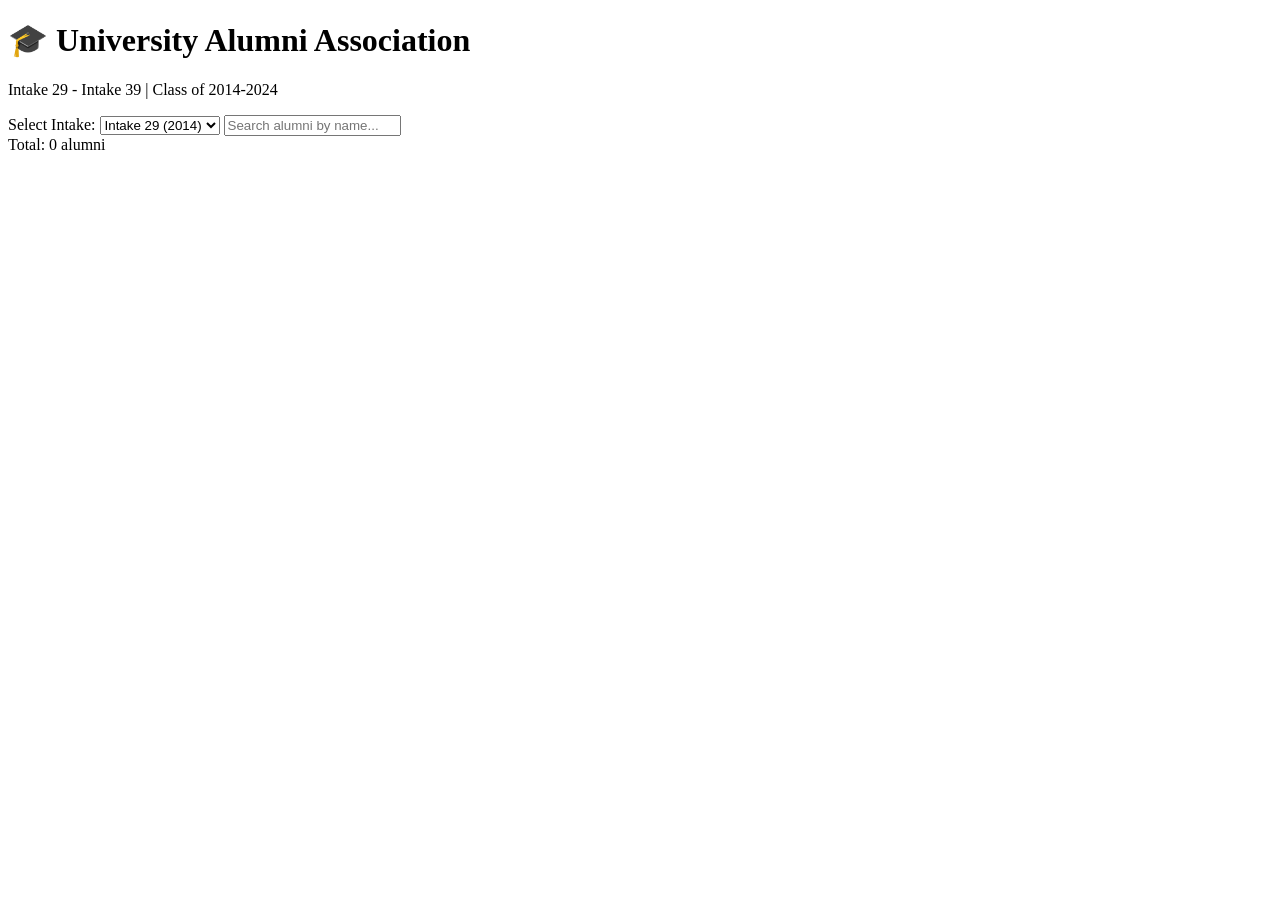
==== index.html @ cecd61f5 "Create index.html" ====
<!DOCTYPE html>
<html lang="en">
<head>
    <meta charset="UTF-8">
    <meta name="viewport" content="width=device-width, initial-scale=1.0">
    <title>University Alumni - Intakes 29-39</title>
    <link rel="stylesheet" href="style.css">
</head>
<body>
    <div class="container">
        <header>
            <h1>🎓 University Alumni Association</h1>
            <p>Intake 29 - Intake 39 | Class of 2014-2024</p>
        </header>

        <div class="controls">
            <label for="intakeSelect">Select Intake:</label>
            <select id="intakeSelect">
                <option value="29">Intake 29 (2014)</option>
                <option value="30">Intake 30 (2015)</option>
                <option value="31">Intake 31 (2016)</option>
                <option value="32">Intake 32 (2017)</option>
                <option value="33">Intake 33 (2018)</option>
                <option value="34">Intake 34 (2019)</option>
                <option value="35">Intake 35 (2020)</option>
                <option value="36">Intake 36 (2021)</option>
                <option value="37">Intake 37 (2022)</option>
                <option value="38">Intake 38 (2023)</option>
                <option value="39">Intake 39 (2024)</option>
            </select>
            
            <input type="text" id="searchInput" placeholder="Search alumni by name...">
        </div>

        <div class="stats">
            <span id="totalCount">Total: 0 alumni</span>
        </div>

        <div id="alumniList" class="alumni-grid"></div>
    </div>

    <script src="script.js"></script>
</body>
</html>
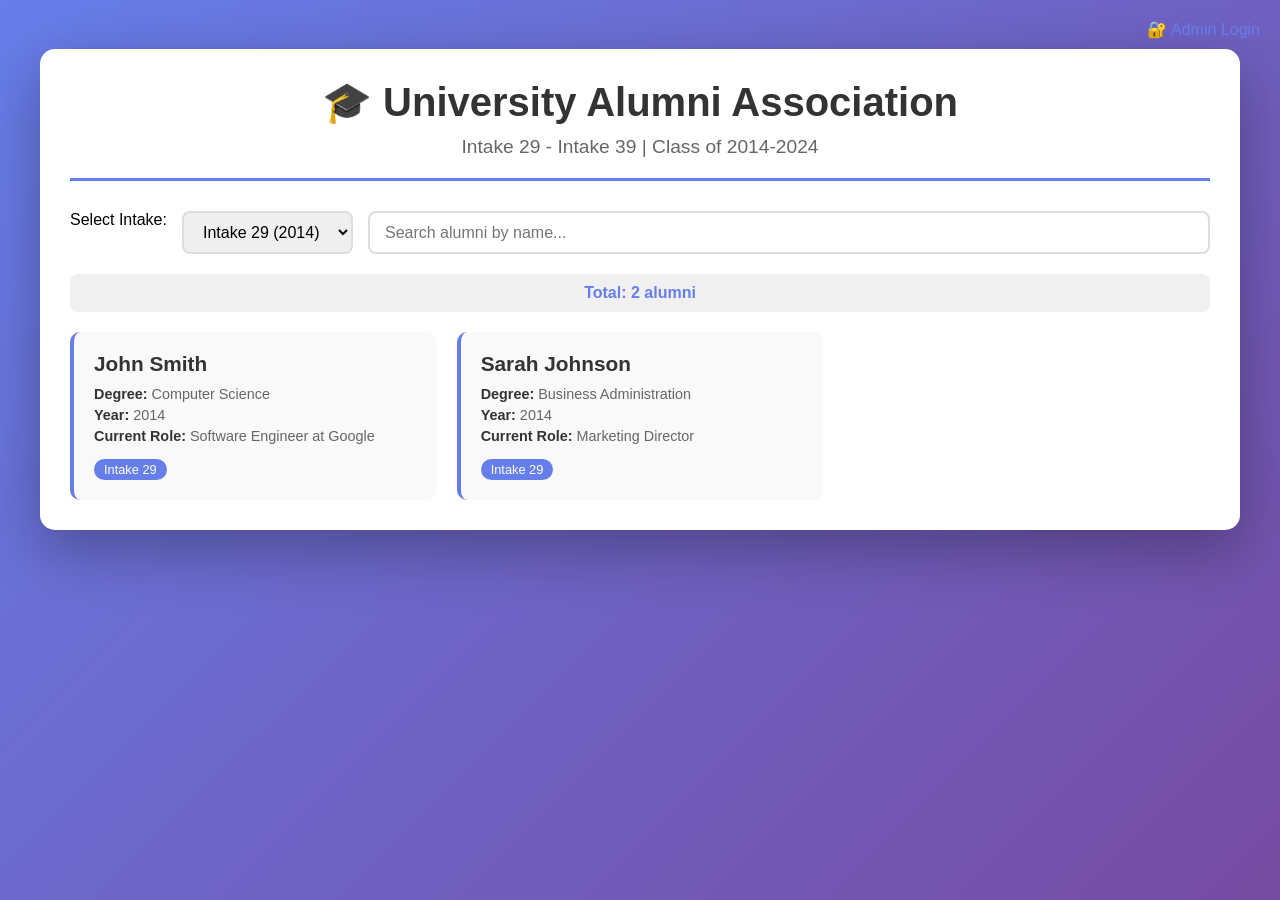
==== commit 33776d22: "Update index.html" ====
--- a/index.html
+++ b/index.html
@@ -6,6 +6,9 @@
     <title>University Alumni - Intakes 29-39</title>
     <link rel="stylesheet" href="style.css">
 </head>
+    <div style="text-align: right; margin-bottom: 10px;">
+    <a href="admin.html" style="color: #667eea; text-decoration: none;">🔐 Admin Login</a>
+</div>
 <body>
     <div class="container">
         <header>
--- a/style.css
+++ b/style.css
@@ -0,0 +1,135 @@
+* {
+    margin: 0;
+    padding: 0;
+    box-sizing: border-box;
+}
+
+body {
+    font-family: 'Segoe UI', Tahoma, Geneva, Verdana, sans-serif;
+    background: linear-gradient(135deg, #667eea 0%, #764ba2 100%);
+    min-height: 100vh;
+    padding: 20px;
+}
+
+.container {
+    max-width: 1200px;
+    margin: 0 auto;
+    background: white;
+    border-radius: 15px;
+    padding: 30px;
+    box-shadow: 0 20px 60px rgba(0,0,0,0.3);
+}
+
+header {
+    text-align: center;
+    margin-bottom: 30px;
+    padding-bottom: 20px;
+    border-bottom: 3px solid #667eea;
+}
+
+header h1 {
+    color: #333;
+    font-size: 2.5em;
+    margin-bottom: 10px;
+}
+
+header p {
+    color: #666;
+    font-size: 1.2em;
+}
+
+.controls {
+    display: flex;
+    gap: 15px;
+    margin-bottom: 20px;
+    flex-wrap: wrap;
+}
+
+select, input {
+    padding: 10px 15px;
+    font-size: 16px;
+    border: 2px solid #ddd;
+    border-radius: 8px;
+    outline: none;
+    transition: 0.3s;
+}
+
+select:focus, input:focus {
+    border-color: #667eea;
+}
+
+input {
+    flex: 1;
+    min-width: 200px;
+}
+
+.stats {
+    background: #f0f0f0;
+    padding: 10px;
+    border-radius: 8px;
+    margin-bottom: 20px;
+    text-align: center;
+    font-weight: bold;
+    color: #667eea;
+}
+
+.alumni-grid {
+    display: grid;
+    grid-template-columns: repeat(auto-fill, minmax(300px, 1fr));
+    gap: 20px;
+}
+
+.alumni-card {
+    background: #f9f9f9;
+    border-radius: 10px;
+    padding: 20px;
+    transition: transform 0.3s, box-shadow 0.3s;
+    cursor: pointer;
+    border-left: 4px solid #667eea;
+}
+
+.alumni-card:hover {
+    transform: translateY(-5px);
+    box-shadow: 0 10px 25px rgba(0,0,0,0.1);
+}
+
+.alumni-name {
+    font-size: 1.3em;
+    font-weight: bold;
+    color: #333;
+    margin-bottom: 10px;
+}
+
+.alumni-detail {
+    color: #666;
+    margin: 5px 0;
+    font-size: 0.9em;
+}
+
+.alumni-detail strong {
+    color: #333;
+}
+
+.badge {
+    display: inline-block;
+    background: #667eea;
+    color: white;
+    padding: 3px 10px;
+    border-radius: 15px;
+    font-size: 0.8em;
+    margin-top: 10px;
+}
+
+@media (max-width: 768px) {
+    .container {
+        padding: 15px;
+    }
+    
+    header h1 {
+        font-size: 1.8em;
+    }
+    
+    .alumni-grid {
+        grid-template-columns: 1fr;
+    }
+}
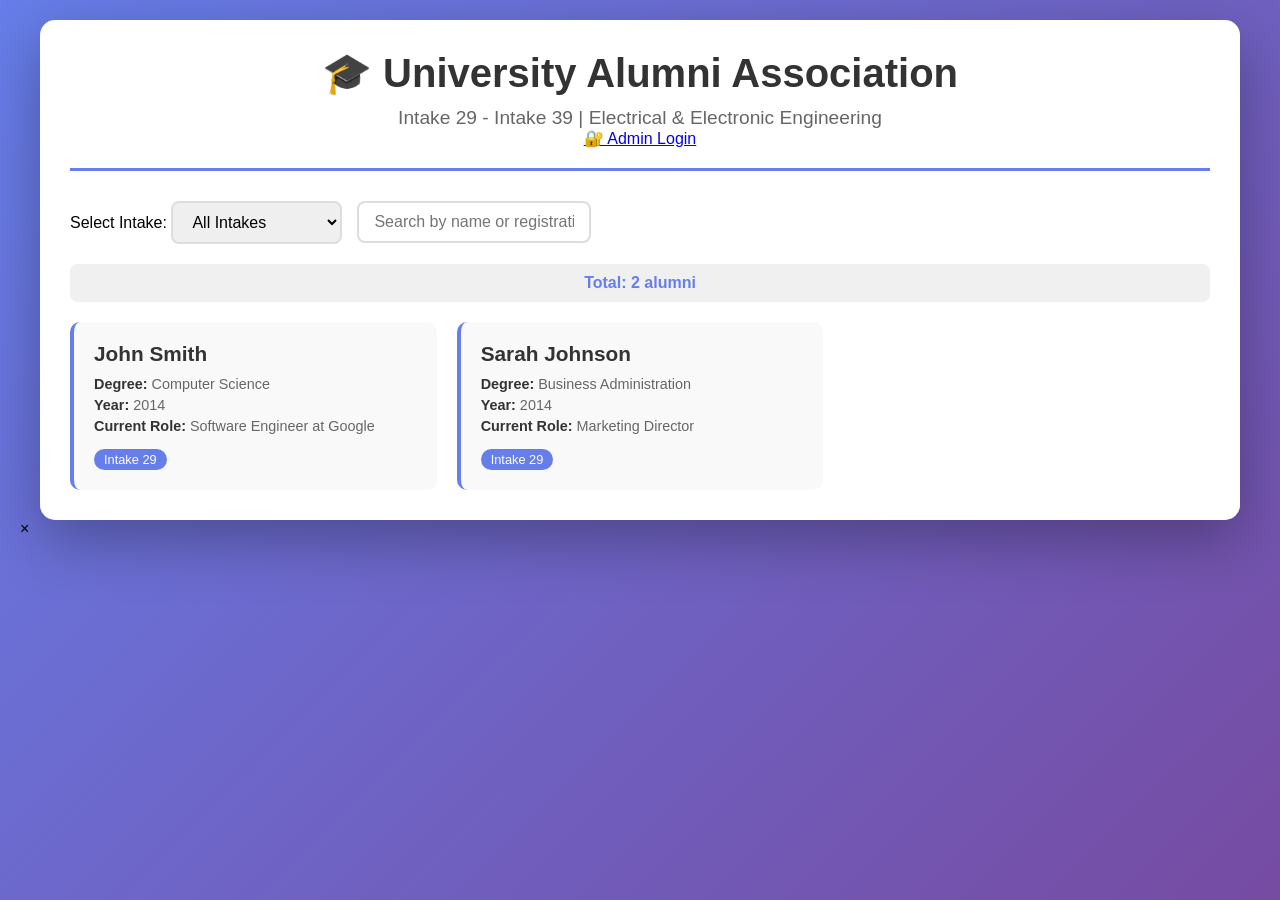
==== commit 0ba86bc7: "Update index.html" ====
--- a/index.html
+++ b/index.html
@@ -5,43 +5,56 @@
     <meta name="viewport" content="width=device-width, initial-scale=1.0">
     <title>University Alumni - Intakes 29-39</title>
     <link rel="stylesheet" href="style.css">
+    <link href="https://fonts.googleapis.com/css2?family=Poppins:wght@300;400;500;600;700&display=swap" rel="stylesheet">
 </head>
-    <div style="text-align: right; margin-bottom: 10px;">
-    <a href="admin.html" style="color: #667eea; text-decoration: none;">🔐 Admin Login</a>
-</div>
 <body>
     <div class="container">
         <header>
             <h1>🎓 University Alumni Association</h1>
-            <p>Intake 29 - Intake 39 | Class of 2014-2024</p>
+            <p>Intake 29 - Intake 39 | Electrical & Electronic Engineering</p>
+            <div class="admin-link">
+                <a href="admin.html">🔐 Admin Login</a>
+            </div>
         </header>
 
         <div class="controls">
-            <label for="intakeSelect">Select Intake:</label>
-            <select id="intakeSelect">
-                <option value="29">Intake 29 (2014)</option>
-                <option value="30">Intake 30 (2015)</option>
-                <option value="31">Intake 31 (2016)</option>
-                <option value="32">Intake 32 (2017)</option>
-                <option value="33">Intake 33 (2018)</option>
-                <option value="34">Intake 34 (2019)</option>
-                <option value="35">Intake 35 (2020)</option>
-                <option value="36">Intake 36 (2021)</option>
-                <option value="37">Intake 37 (2022)</option>
-                <option value="38">Intake 38 (2023)</option>
-                <option value="39">Intake 39 (2024)</option>
-            </select>
-            
-            <input type="text" id="searchInput" placeholder="Search alumni by name...">
+            <div class="filter-group">
+                <label>Select Intake:</label>
+                <select id="intakeSelect">
+                    <option value="all">All Intakes</option>
+                    <option value="29">Intake 29 (2014)</option>
+                    <option value="30">Intake 30 (2015)</option>
+                    <option value="31">Intake 31 (2016)</option>
+                    <option value="32">Intake 32 (2017)</option>
+                    <option value="33">Intake 33 (2018)</option>
+                    <option value="34">Intake 34 (2019)</option>
+                    <option value="35">Intake 35 (2020)</option>
+                    <option value="36">Intake 36 (2021)</option>
+                    <option value="37">Intake 37 (2022)</option>
+                    <option value="38">Intake 38 (2023)</option>
+                    <option value="39">Intake 39 (2024)</option>
+                </select>
+            </div>
+            <div class="search-group">
+                <input type="text" id="searchInput" placeholder="Search by name or registration number...">
+            </div>
         </div>
 
         <div class="stats">
-            <span id="totalCount">Total: 0 alumni</span>
+            <span id="totalCount">Total Alumni: 0</span>
         </div>
 
         <div id="alumniList" class="alumni-grid"></div>
     </div>
 
+    <!-- Profile Modal -->
+    <div id="profileModal" class="modal">
+        <div class="modal-content">
+            <span class="close">&times;</span>
+            <div id="profileDetails"></div>
+        </div>
+    </div>
+
     <script src="script.js"></script>
 </body>
 </html>
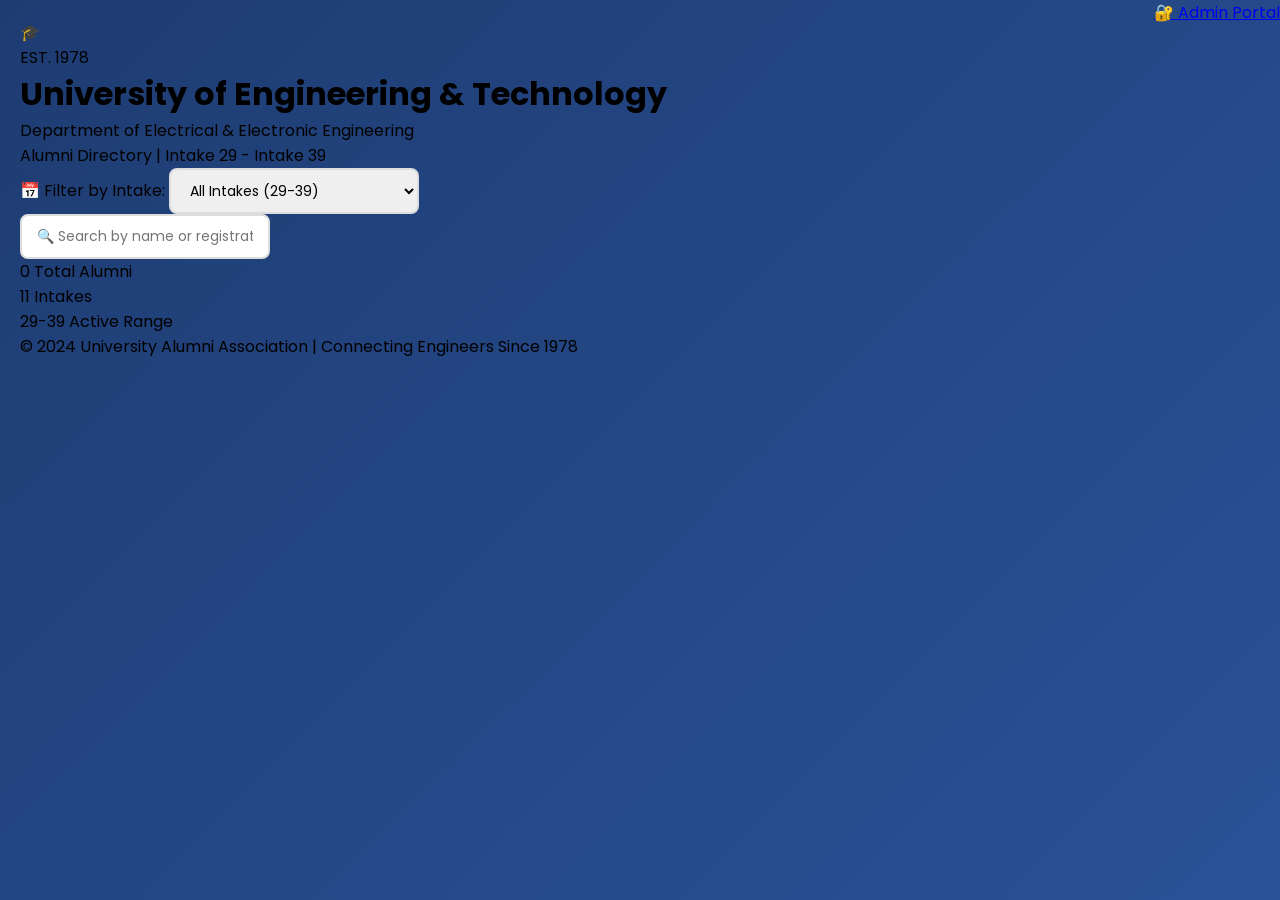
==== commit 850f55d2: "Update index.html" ====
--- a/index.html
+++ b/index.html
@@ -3,55 +3,80 @@
 <head>
     <meta charset="UTF-8">
     <meta name="viewport" content="width=device-width, initial-scale=1.0">
-    <title>University Alumni - Intakes 29-39</title>
+    <title>University Alumni - Intake 29 to 39 | Electrical Engineering</title>
     <link rel="stylesheet" href="style.css">
-    <link href="https://fonts.googleapis.com/css2?family=Poppins:wght@300;400;500;600;700&display=swap" rel="stylesheet">
+    <link href="https://fonts.googleapis.com/css2?family=Poppins:wght@300;400;500;600;700;800&display=swap" rel="stylesheet">
 </head>
 <body>
-    <div class="container">
-        <header>
-            <h1>🎓 University Alumni Association</h1>
-            <p>Intake 29 - Intake 39 | Electrical & Electronic Engineering</p>
-            <div class="admin-link">
-                <a href="admin.html">🔐 Admin Login</a>
+    <div class="main-container">
+        <!-- Header Section -->
+        <div class="header">
+            <div class="university-badge">
+                <div class="badge-icon">🎓</div>
+                <div class="badge-text">EST. 1978</div>
             </div>
-        </header>
+            <h1>University of Engineering & Technology</h1>
+            <p>Department of Electrical & Electronic Engineering</p>
+            <div class="intake-range">Alumni Directory | Intake 29 - Intake 39</div>
+        </div>
 
-        <div class="controls">
-            <div class="filter-group">
-                <label>Select Intake:</label>
-                <select id="intakeSelect">
-                    <option value="all">All Intakes</option>
-                    <option value="29">Intake 29 (2014)</option>
-                    <option value="30">Intake 30 (2015)</option>
-                    <option value="31">Intake 31 (2016)</option>
-                    <option value="32">Intake 32 (2017)</option>
-                    <option value="33">Intake 33 (2018)</option>
-                    <option value="34">Intake 34 (2019)</option>
-                    <option value="35">Intake 35 (2020)</option>
-                    <option value="36">Intake 36 (2021)</option>
-                    <option value="37">Intake 37 (2022)</option>
-                    <option value="38">Intake 38 (2023)</option>
-                    <option value="39">Intake 39 (2024)</option>
+        <!-- Controls Bar -->
+        <div class="controls-bar">
+            <div class="filter-section">
+                <label>📅 Filter by Intake:</label>
+                <select id="intakeFilter">
+                    <option value="all">All Intakes (29-39)</option>
+                    <option value="29">🎯 Intake 29 - Class of 2014</option>
+                    <option value="30">🎯 Intake 30 - Class of 2015</option>
+                    <option value="31">🎯 Intake 31 - Class of 2016</option>
+                    <option value="32">🎯 Intake 32 - Class of 2017</option>
+                    <option value="33">🎯 Intake 33 - Class of 2018</option>
+                    <option value="34">🎯 Intake 34 - Class of 2019</option>
+                    <option value="35">🎯 Intake 35 - Class of 2020</option>
+                    <option value="36">🎯 Intake 36 - Class of 2021</option>
+                    <option value="37">🎯 Intake 37 - Class of 2022</option>
+                    <option value="38">🎯 Intake 38 - Class of 2023</option>
+                    <option value="39">🎯 Intake 39 - Class of 2024</option>
                 </select>
             </div>
-            <div class="search-group">
-                <input type="text" id="searchInput" placeholder="Search by name or registration number...">
+            <div class="search-section">
+                <input type="text" id="searchInput" placeholder="🔍 Search by name or registration number...">
             </div>
         </div>
 
-        <div class="stats">
-            <span id="totalCount">Total Alumni: 0</span>
+        <!-- Stats -->
+        <div class="stats-bar">
+            <div class="stat-item">
+                <span class="stat-number" id="totalAlumni">0</span>
+                <span class="stat-label">Total Alumni</span>
+            </div>
+            <div class="stat-item">
+                <span class="stat-number" id="totalIntakes">11</span>
+                <span class="stat-label">Intakes</span>
+            </div>
+            <div class="stat-item">
+                <span class="stat-number" id="currentIntake">29-39</span>
+                <span class="stat-label">Active Range</span>
+            </div>
         </div>
 
-        <div id="alumniList" class="alumni-grid"></div>
+        <!-- Alumni Grid -->
+        <div class="alumni-grid" id="alumniGrid"></div>
+
+        <!-- Footer -->
+        <div class="footer">
+            <p>© 2024 University Alumni Association | Connecting Engineers Since 1978</p>
+            <div class="admin-access">
+                <a href="admin.html" class="admin-link">🔐 Admin Portal</a>
+            </div>
+        </div>
     </div>
 
     <!-- Profile Modal -->
     <div id="profileModal" class="modal">
-        <div class="modal-content">
-            <span class="close">&times;</span>
-            <div id="profileDetails"></div>
+        <div class="modal-card">
+            <span class="modal-close">&times;</span>
+            <div id="modalContent"></div>
         </div>
     </div>
 
--- a/style.css
+++ b/style.css
@@ -5,16 +5,16 @@
 }
 
 body {
-    font-family: 'Segoe UI', Tahoma, Geneva, Verdana, sans-serif;
-    background: linear-gradient(135deg, #667eea 0%, #764ba2 100%);
+    font-family: 'Poppins', 'Segoe UI', Tahoma, Geneva, Verdana, sans-serif;
+    background: linear-gradient(135deg, #1e3c72 0%, #2a5298 100%);
     min-height: 100vh;
     padding: 20px;
 }
 
 .container {
-    max-width: 1200px;
+    max-width: 1400px;
     margin: 0 auto;
-    background: white;
+    background: #f0f2f5;
     border-radius: 15px;
     padding: 30px;
     box-shadow: 0 20px 60px rgba(0,0,0,0.3);
@@ -24,18 +24,40 @@
     text-align: center;
     margin-bottom: 30px;
     padding-bottom: 20px;
-    border-bottom: 3px solid #667eea;
+    border-bottom: 3px solid #1e3c72;
+    position: relative;
 }
 
 header h1 {
-    color: #333;
+    color: #1e3c72;
     font-size: 2.5em;
     margin-bottom: 10px;
 }
 
 header p {
     color: #666;
-    font-size: 1.2em;
+    font-size: 1.1em;
+}
+
+.admin-link {
+    position: absolute;
+    top: 0;
+    right: 0;
+}
+
+.admin-link a {
+    color: #1e3c72;
+    text-decoration: none;
+    background: #e0e7ff;
+    padding: 8px 15px;
+    border-radius: 20px;
+    font-size: 0.9em;
+    transition: 0.3s;
+}
+
+.admin-link a:hover {
+    background: #1e3c72;
+    color: white;
 }
 
 .controls {
@@ -43,93 +65,298 @@
     gap: 15px;
     margin-bottom: 20px;
     flex-wrap: wrap;
+    justify-content: space-between;
+}
+
+.filter-group, .search-group {
+    display: flex;
+    gap: 10px;
+    align-items: center;
+}
+
+.filter-group label {
+    font-weight: 600;
+    color: #1e3c72;
 }
 
 select, input {
     padding: 10px 15px;
-    font-size: 16px;
+    font-size: 14px;
     border: 2px solid #ddd;
     border-radius: 8px;
     outline: none;
     transition: 0.3s;
+    font-family: 'Poppins', sans-serif;
 }
 
 select:focus, input:focus {
-    border-color: #667eea;
+    border-color: #1e3c72;
 }
 
 input {
-    flex: 1;
-    min-width: 200px;
+    width: 250px;
 }
 
 .stats {
-    background: #f0f0f0;
-    padding: 10px;
-    border-radius: 8px;
-    margin-bottom: 20px;
-    text-align: center;
-    font-weight: bold;
-    color: #667eea;
-}
-
+    background: white;
+    padding: 12px;
+    border-radius: 10px;
+    margin-bottom: 25px;
+    text-align: center;
+    font-weight: 600;
+    color: #1e3c72;
+    box-shadow: 0 2px 5px rgba(0,0,0,0.1);
+}
+
+/* Alumni Grid - Card Design */
 .alumni-grid {
     display: grid;
-    grid-template-columns: repeat(auto-fill, minmax(300px, 1fr));
-    gap: 20px;
-}
-
+    grid-template-columns: repeat(auto-fill, minmax(320px, 1fr));
+    gap: 25px;
+}
+
+/* Card styling matching the image */
 .alumni-card {
-    background: #f9f9f9;
-    border-radius: 10px;
-    padding: 20px;
+    background: white;
+    border-radius: 12px;
+    overflow: hidden;
     transition: transform 0.3s, box-shadow 0.3s;
     cursor: pointer;
-    border-left: 4px solid #667eea;
+    box-shadow: 0 4px 10px rgba(0,0,0,0.1);
+    position: relative;
 }
 
 .alumni-card:hover {
     transform: translateY(-5px);
-    box-shadow: 0 10px 25px rgba(0,0,0,0.1);
+    box-shadow: 0 10px 25px rgba(0,0,0,0.15);
+}
+
+/* Photograph placeholder */
+.photo-placeholder {
+    background: linear-gradient(135deg, #667eea 0%, #764ba2 100%);
+    height: 160px;
+    display: flex;
+    align-items: center;
+    justify-content: center;
+    position: relative;
+}
+
+.photo-placeholder .avatar-icon {
+    font-size: 60px;
+    background: rgba(255,255,255,0.2);
+    width: 100px;
+    height: 100px;
+    border-radius: 50%;
+    display: flex;
+    align-items: center;
+    justify-content: center;
+}
+
+.photo-placeholder .degree-badge {
+    position: absolute;
+    bottom: 10px;
+    right: 10px;
+    background: rgba(0,0,0,0.6);
+    color: white;
+    padding: 4px 10px;
+    border-radius: 20px;
+    font-size: 11px;
+    font-weight: 500;
+}
+
+/* Card content */
+.card-content {
+    padding: 20px;
+}
+
+.reg-number {
+    background: #1e3c72;
+    color: white;
+    display: inline-block;
+    padding: 4px 12px;
+    border-radius: 20px;
+    font-size: 12px;
+    font-weight: 500;
+    margin-bottom: 12px;
 }
 
 .alumni-name {
     font-size: 1.3em;
-    font-weight: bold;
-    color: #333;
-    margin-bottom: 10px;
-}
-
-.alumni-detail {
-    color: #666;
-    margin: 5px 0;
+    font-weight: 700;
+    color: #1e3c72;
+    margin-bottom: 8px;
+}
+
+.alumni-degree {
+    color: #666;
     font-size: 0.9em;
-}
-
-.alumni-detail strong {
-    color: #333;
-}
-
-.badge {
+    margin-bottom: 12px;
+    font-weight: 500;
+}
+
+.alumni-intake {
     display: inline-block;
-    background: #667eea;
-    color: white;
+    background: #e0e7ff;
+    color: #1e3c72;
     padding: 3px 10px;
     border-radius: 15px;
-    font-size: 0.8em;
-    margin-top: 10px;
-}
-
+    font-size: 11px;
+    font-weight: 600;
+    margin-top: 8px;
+}
+
+.profile-btn {
+    width: 100%;
+    margin-top: 15px;
+    padding: 10px;
+    background: #1e3c72;
+    color: white;
+    border: none;
+    border-radius: 8px;
+    font-weight: 600;
+    cursor: pointer;
+    transition: 0.3s;
+    font-family: 'Poppins', sans-serif;
+}
+
+.profile-btn:hover {
+    background: #2a5298;
+}
+
+/* Modal for profile details */
+.modal {
+    display: none;
+    position: fixed;
+    z-index: 1000;
+    left: 0;
+    top: 0;
+    width: 100%;
+    height: 100%;
+    background-color: rgba(0,0,0,0.5);
+    animation: fadeIn 0.3s;
+}
+
+@keyframes fadeIn {
+    from { opacity: 0; }
+    to { opacity: 1; }
+}
+
+.modal-content {
+    background: white;
+    margin: 5% auto;
+    padding: 0;
+    width: 90%;
+    max-width: 500px;
+    border-radius: 15px;
+    animation: slideDown 0.3s;
+    position: relative;
+}
+
+@keyframes slideDown {
+    from {
+        transform: translateY(-50px);
+        opacity: 0;
+    }
+    to {
+        transform: translateY(0);
+        opacity: 1;
+    }
+}
+
+.close {
+    position: absolute;
+    right: 20px;
+    top: 15px;
+    font-size: 28px;
+    font-weight: bold;
+    cursor: pointer;
+    color: #666;
+    z-index: 1;
+}
+
+.close:hover {
+    color: #1e3c72;
+}
+
+.profile-header {
+    background: linear-gradient(135deg, #1e3c72 0%, #2a5298 100%);
+    color: white;
+    padding: 30px;
+    text-align: center;
+    border-radius: 15px 15px 0 0;
+}
+
+.profile-avatar {
+    font-size: 70px;
+    background: rgba(255,255,255,0.2);
+    width: 120px;
+    height: 120px;
+    border-radius: 50%;
+    display: flex;
+    align-items: center;
+    justify-content: center;
+    margin: 0 auto 15px;
+}
+
+.profile-info {
+    padding: 25px;
+}
+
+.profile-info p {
+    margin: 12px 0;
+    padding: 8px 0;
+    border-bottom: 1px solid #eee;
+}
+
+.profile-info strong {
+    color: #1e3c72;
+    width: 130px;
+    display: inline-block;
+}
+
+/* Loading state */
+.loading {
+    text-align: center;
+    padding: 50px;
+    color: #666;
+}
+
+.no-results {
+    text-align: center;
+    padding: 50px;
+    color: #666;
+    grid-column: 1/-1;
+}
+
+/* Responsive */
 @media (max-width: 768px) {
     .container {
         padding: 15px;
     }
     
     header h1 {
-        font-size: 1.8em;
+        font-size: 1.5em;
+    }
+    
+    .controls {
+        flex-direction: column;
+    }
+    
+    .filter-group, .search-group {
+        width: 100%;
+    }
+    
+    input {
+        width: 100%;
     }
     
     .alumni-grid {
         grid-template-columns: 1fr;
     }
-}
+    
+    .profile-info strong {
+        width: 100%;
+        display: block;
+        margin-bottom: 5px;
+    }
+}
